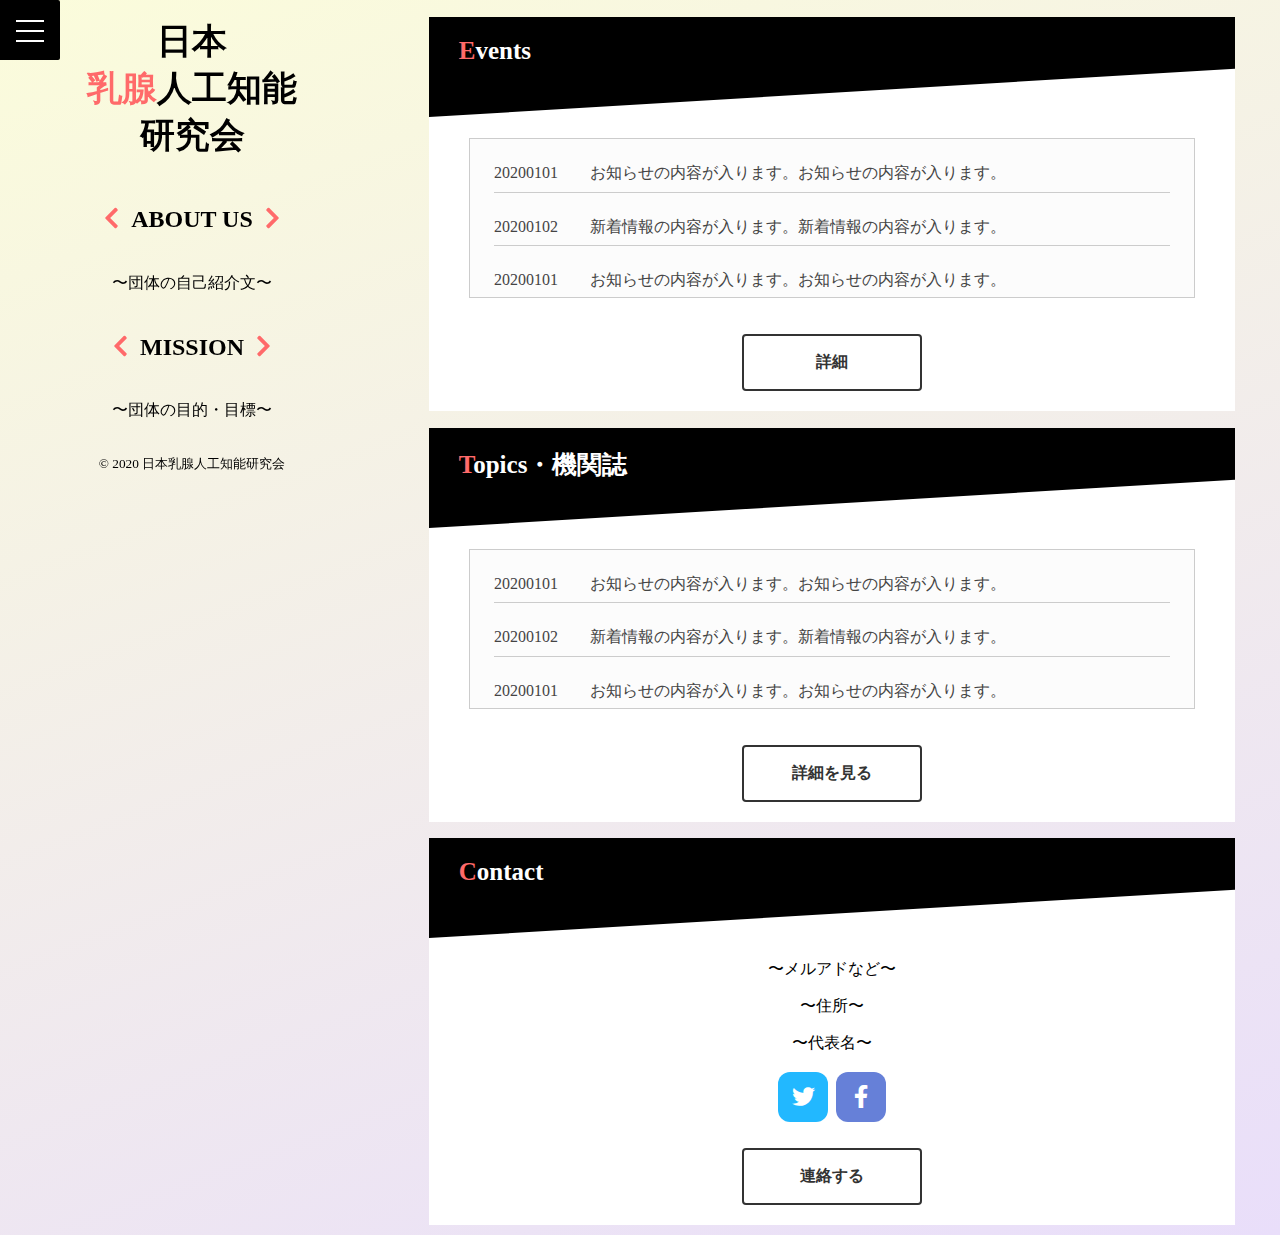
==== index.html @ 7cb43702 "Add files via upload" ====
<html lang="ja">

<html>

<head>
  <meta charset="UTF-8">
  <link rel="stylesheet" href="index.css">
  <!--fontawesomeの読み込み-->
  <link href="https://use.fontawesome.com/releases/v5.6.1/css/all.css" rel="stylesheet">
  <title>日本乳腺人工知能研究会</title>
  <meta name="viewport" content="width=device-width, initial-scale=1, maximum-scale=2">
</head>

<header>
  <!--フロント画面の全画面メニュー-->
  <div class="cp_fullscreenmenu">
  	<input class="toggle" type="checkbox"/>
  	<div class="hamburger"><span></span></div>
  	<div class="menu">
  		<div>
  		<ul>
  		<li><a href="index.html"><span>H</span>ome</a></li>
  		<li><a href="about_us/about_us.html"><span>A</span>bout us</a></li>
  		<li><a href="news/news.html"><span>N</span>ews</a></li>
      <li><a href="events/events.html"><span>E</span>vents</a></li>
  		<li><a href="journal/journal.html"><span>J</span>ournal</a></li>
  		<li><a href="contact_us/contact_us.html"><span>C</span>ontact Us</a></li>
  		</ul>
  		</div>
  	</div>
  </div>
</header>

<body>

  <div class="split">
      <div class="split-item split-left">
          <div class="split-left__inner">
            <div class="title">
              <h1>日本<br><span>乳腺</span>人工知能<br>研究会</h1>
            </div>
            <div class="about_us">
              <h2>ABOUT US</h2>
              <p>〜団体の自己紹介文〜</p>
            </div>
            <div class="mission">
              <h2>MISSION</h2>
              <p>〜団体の目的・目標〜</p><br>
            </div>

            <div class="copyright">
              <small>© 2020 日本乳腺人工知能研究会</small>
          </div>

          </div><!--split-left__inner-->
      </div><!--split-item split-left-->

      <div class="split-item split-right">
          <div class="split-right__inner">
            <div class="content">
                <section class="content01">
                  <h1><span>E</span>vents</h1>
                </section>

                <section class="content02">
                  <div class="article_box">

                    <div class="info">
                      <dl><dt>20200101</dt><dd>お知らせの内容が入ります。お知らせの内容が入ります。</dd></dl>
                      <dl><dt>20200102</dt><dd>新着情報の内容が入ります。新着情報の内容が入ります。</dd></dl>
                      <dl><dt>20200101</dt><dd>お知らせの内容が入ります。お知らせの内容が入ります。</dd></dl>
                      <dl><dt>20200102</dt><dd>新着情報の内容が入ります。新着情報の内容が入ります。</dd></dl>
                      <dl><dt>20200101</dt><dd>お知らせの内容が入ります。お知らせの内容が入ります。</dd></dl>
                      <dl><dt>20200102</dt><dd>新着情報の内容が入ります。新着情報の内容が入ります。</dd></dl>
                    </div>

                  </div>
                  <div class="btn_inbox_position">
                    <a href="events/list.html" class="button">詳細</a>
                  </div>
                </section>
            </div>

            <div class="content">
                <section class="content01">
                  <h1><span>T</span>opics・機関誌</h1>
                </section>
                <section class="content02">
                  <div class="article_box">

                    <div class="info">
                      <dl><dt>20200101</dt><dd>お知らせの内容が入ります。お知らせの内容が入ります。</dd></dl>
                      <dl><dt>20200102</dt><dd>新着情報の内容が入ります。新着情報の内容が入ります。</dd></dl>
                      <dl><dt>20200101</dt><dd>お知らせの内容が入ります。お知らせの内容が入ります。</dd></dl>
                      <dl><dt>20200102</dt><dd>新着情報の内容が入ります。新着情報の内容が入ります。</dd></dl>
                      <dl><dt>20200101</dt><dd>お知らせの内容が入ります。お知らせの内容が入ります。</dd></dl>
                      <dl><dt>20200102</dt><dd>新着情報の内容が入ります。新着情報の内容が入ります。</dd></dl>
                    </div>

                  </div>
                  <div class="btn_inbox_position">
                    <a href="https://www.jbcs.gr.jp" class="button">詳細を見る</a>
                  </div>
                </section>
            </div>

            <div class="content">
                <section class="content01">
                  <h1><span>C</span>ontact</h1>
                </section>
                <section class="content02">
                  <div class="article_box">
                      <div class="contact_info">
                        <p>〜メルアドなど〜</p>
                        <p>〜住所〜</p>
                        <p>〜代表名〜</p>
                        <!--https://saruwakakun.com/html-css/reference/buttons-->
                        <!--twitter-->
                        <a class="btn-social-square btn-social-square--twitter">
                          <i class="fab fa-twitter"></i>
                        </a>
                        <!--facebook-->
                        <a class="btn-social-square btn-social-square--facebook">
                          <i class="fab fa-facebook-f"></i>
                        </a>
                      </div>
                  </div>
                  <div class="btn_inbox_position">
                    <a href="https://www.jbcs.gr.jp" class="button">連絡する</a>
                  </div>
                </section>
            </div>
          </div><!--split-right__inner-->

      </div><!--split-item split-right-->
  </div><!--split-->

<footer>
</footer>


</html>
---- index.css ----
/*画面サイズに応じて、メニューの種類を切り替える*/

/* 画面サイズの横幅が 768px より小さい場合に適用 */
/*@media screen and (max-width: 800px) {*/
  /*メニューの装飾*/
  * {
  -webkit-box-sizing: border-box;
  box-sizing: border-box;
  }
  a,
  a:visited,
  a:hover,
  a:active {
  text-decoration: none;
  color: inherit;
  }
  .cp_fullscreenmenu {
  position: fixed;
  z-index: 1;
  top: 0;
  left: 0;
  }
  /*menuコンテンツ*/
  .cp_fullscreenmenu .menu {
  position: fixed;
  top: 0;
  left: 0;
  display: flex;
  visibility: hidden;
  overflow: hidden;
  width: 100%;
  height: 100%;
  pointer-events: none;
  outline: 1px solid transparent;
  -webkit-backface-visibility: hidden;
  backface-visibility: hidden;
  align-items: center;
  justify-content: center;
  }
  .cp_fullscreenmenu .menu > div {
  display: flex;
  overflow: hidden;
  width: 250vw;
  height: 250vw;
  transition: all 0.2s ease;
  -webkit-transform: scale(0);
  transform: scale(0);
  text-align: center;
  color: #fefefe;
  border-radius: 50%;
  background: #000;
  flex: none;
  -webkit-backface-visibility: hidden;
  backface-visibility: hidden;
  align-items: center;
  justify-content: center;
  }
  .cp_fullscreenmenu .menu > div > ul {
  display: block;
  max-height: 100vh;
  margin: 0;
  padding: 0 1em;
  list-style: none;
  transition: opacity 0.2s ease;
  opacity: 0;
  }
  .cp_fullscreenmenu .menu > div > ul > li {
  font-size: 24px;
  display: block;
  margin: 1em;
  padding: 0;
  }
  .cp_fullscreenmenu .menu > div > ul > li > a {
  position: relative;
  display: inline;
  cursor: pointer;
  transition: color 0.2s ease;
  }
  .cp_fullscreenmenu .menu > div > ul > li > a:hover {
  color: #e5e5e5;
  }
  .cp_fullscreenmenu .menu > div > ul > li > a:hover:after {
  width: 100%;
  }
  .cp_fullscreenmenu .menu > div > ul > li > a:after {
  position: absolute;
  z-index: 1;
  bottom: -0.15em;
  left: 0;
  width: 0;
  height: 2px;
  content: '';
  transition: width 0.2s ease;
  background: #e5e5e5;
  }
  /*クリックしたらメニューが開閉の動作*/
  .cp_fullscreenmenu .toggle {
  position: absolute;
  z-index: 2;
  top: 0;
  left: 0;
  width: 60px;
  height: 60px;
  cursor: pointer;
  opacity: 0;
  }
  .cp_fullscreenmenu .toggle:checked + .hamburger > span {
  -webkit-transform: rotate(135deg);
  transform: rotate(135deg);
  }
  .cp_fullscreenmenu .toggle:checked + .hamburger > span:before,
  .cp_fullscreenmenu .toggle:checked + .hamburger > span:after {
  top: 0;
  -webkit-transform: rotate(90deg);
  transform: rotate(90deg);
  }
  .cp_fullscreenmenu .toggle:checked + .hamburger > span:after {
  opacity: 0;
  }
  .cp_fullscreenmenu .toggle:checked ~ .menu {
  visibility: visible;
  pointer-events: auto;
  }
  .cp_fullscreenmenu .toggle:checked ~ .menu > div {
  transition-duration: 0.2s;
  -webkit-transform: scale(1);
  transform: scale(1);
  }
  .cp_fullscreenmenu .toggle:checked ~ .menu > div > ul {
  opacity: 1;
  }
  .cp_fullscreenmenu .toggle:checked ~ .menu > div > ul li:nth-of-type(1) {
  transition-delay: 0s;
  }
  .cp_fullscreenmenu .toggle:checked ~ .menu > div > ul li:nth-of-type(2) {
  transition-delay: 0s;
  }
  .cp_fullscreenmenu .toggle:checked ~ .menu > div > ul li:nth-of-type(3) {
  transition-delay: 0s;
  }
  .cp_fullscreenmenu .toggle:checked ~ .menu > div > ul li:nth-of-type(4) {
  transition-delay: 0s;
  }
  .cp_fullscreenmenu .toggle:hover + .hamburger {
  box-shadow: inset 0 0 10px rgba(0, 0, 0, 0.1);
  }
  .cp_fullscreenmenu .toggle:checked:hover + .hamburger > span {
  -webkit-transform: rotate(225deg);
  transform: rotate(225deg);
  }
  /*ハンバーガー*/
  .cp_fullscreenmenu .hamburger {
  position: absolute;
  z-index: 1;
  top: 0;
  left: 0;
  display: block;
  width: 60px;
  height: 60px;
  padding: 0.5em 1em;
  cursor: pointer;
  transition: box-shadow 0.2s ease;
  border-radius: 0 0.12em 0.12em 0;
  background: #000;
  -webkit-backface-visibility: hidden;
  backface-visibility: hidden;
  }
  .cp_fullscreenmenu .hamburger > span {
  position: relative;
  top: 50%;
  display: block;
  width: 100%;
  height: 2px;
  transition: all 0.2s ease;
  background: #fefefe;
  }
  .cp_fullscreenmenu .hamburger > span:before,
  .cp_fullscreenmenu .hamburger > span:after {
  position: absolute;
  z-index: 1;
  top: -10px;
  left: 0;
  display: block;
  width: 100%;
  height: 2px;
  content: '';
  transition: all 0.2s ease;
  background: inherit;
  }
  .cp_fullscreenmenu .hamburger > span:after {
  top: 10px;
  }


}

/* 画面サイズの横幅が 480px より大きい場合に適用 */
/*@media screen and (min-width: 800px) {
  .toggle {
          display: none;
      }
  .hamburger {
          display: none;
      }

  .menu{
    background: #000;
    opacity: 0.8;
  }

  .menu ul {
	font-size: 0;
	box-sizing: border-box;
	width: 100%;
	padding: 4px;
	list-style: none;
	text-align: center;
}
.menu li {
	font-size: 20px;
	margin: 3 25px;
	display: inline-block;
}
.menu li a {
	text-decoration: none;
	padding-bottom: 3px;
	color: #fff;
	display: block;
}
.menu li a:after {
	content: '';
	width: 0;
	transition: all 0.2s ease;
	border-bottom: 2px solid #000;
	display: block;
}
.menu li a:hover:after {
	width: 100%;
	border-bottom: 2px solid #000;
}

}*/





/*フォントの指定*/
header{
  font-family: 'Noto Serif JP', serif;
}
body{
  margin:0px;
  font-family: 'Noto Serif JP', serif;
}

/*コピーライトの装飾*/
.copyright{
  overflow: hidden;
  text-align: center;
  display: table-cell;
  height: 20px;
  width: 1250px;
}



/*New リストの装飾*/
*, *:before, *:after {-moz-box-sizing: border-box; -webkit-box-sizing: border-box; box-sizing: border-box;}
.info {margin: 1em auto;padding: 0 1.5em;border: 1px solid #ccc;text-align: left;font-size: 1em;line-height: 1.3;color: #444;overflow: auto;width: 90%;height: 10em;background-color: #fcfcfc;}
.info dl {padding: 0.5em 0;border-bottom: 1px solid #ccc;}
.info dt {padding-bottom: 0;width: 6em;}
@media screen and (min-width: 480px) {
.info dt {clear: left;float: left;}
.info dd {margin-left: 0.5em;}
}


span{
  color: #ff6a6a;
}

.title h1{
  text-align: center;
  font-size: 35px;
  margin-top:18px;
}

/*左の小見出し*/
/*https://saruwakakun.com/html-css/reference/h-design*/
h2 {
  position: relative;/*相対位置*/
  line-height: 1.4;/*行高*/
  display: inline-block;
}

h2:before, h2:after {
  position: relative;
  font-family: "Font Awesome 5 Free";
  font-weight: 900;
  display: inline-block;
  font-size: 1.0em;
  color: #ff6a6a;
}
h2:before {
  content:"\f053";/*アイコン種類*/
  padding-right: 0.5em
}
h2:after {
  content:"\f054";/*アイコン種類*/
  padding-left: 0.5em
}


/*ソーシャルボタンの実装*/
.btn-social-square {
  display: inline-block;
  text-decoration: none;
  width: 50px;
  margin:2px;
  height: 50px;
  line-height: 50px;
  font-size: 23px;
  color:white;
  border-radius: 12px;
  text-align: center;
  overflow: hidden;
  font-weight: bold;
  transition: .3s;
}
.btn-social-square i {
  line-height:50px;
}
.btn-social-square:hover {
  -webkit-transform: translateY(-5px);
  transform: translateY(-5px);
}
.btn-social-square--twitter {
  background: #22b8ff;
}
.btn-social-square--facebook {
  background: #6680d8;
}



/*画面全体の設定*/
body{
  /*background-image: linear-gradient(60deg, #64b3f4 0%, #c2e59c 100%);*/
  /*background-image: linear-gradient(to top, #d299c2 0%, #fef9d7 100%);*/
  /*background-image: linear-gradient(to top, #feada6 0%, #f5efef 100%);*/
  background-image: linear-gradient(-20deg, #e9defa 0%, #fbfcdb 100%);
}


/*ボックスにおける文字の装飾*/
/*ボックスタイトルの文字*/
.content h1{
  padding: 30px;
  padding-top:20px;
  font-size:25px;
}

.article_box{
  text-align: center;
  width: 100%;
  padding-top: 5px;
  height:auto;/*自動で伸びる*/
}



/*https://qiita.com/nb_tomo/items/c46fbc05731d1488b877*/
/*右のボックスの装飾*/
.content {
  overflow: hidden; /* はみ出た部分は表示しない */
}
.content01{
  position: relative;
  height: 100px;
  width: 100%;
  color:#ffffff;
  background-color: #000000;
  margin-top:0px;
}
.content01::after {
  content: '';
  display: block;
  position: absolute;
  left:0;
  bottom: 0;
  border-top: 60px solid transparent;  /* 透明 */
  border-left: 50vw solid transparent;  /* 透明 */
  border-right: 50vw solid #ffffff;  /* むらさき */
  border-bottom: 60px solid #ffffff;  /* むらさき */
}
.content02 {
  height: 300px;
  width: 100%;
  background-color: #ffffff;
  height:auto;/*自動で伸びる*/
}

/*斜め切りの実装*/
@media only screen and (max-width: 2000px) {
  .content01::after {
    border-left: 1000px solid transparent;  /* 実数で幅を指定 */
    border-right: 1000px solid #8B3DC5;  /* 実数で幅を指定 */
  }
}




/*大きな画面の分割の装飾！*/
.split{
    display: table;
    width: 100%;
    height: auto;
}
.split-item{
    display: table-cell;
    padding-bottom: 10px;
    padding-top: 0px;
    height:auto;
}

.split-left{
    text-align: center;
    color: #000;
    position: relative;
    /*スマホ画面の場合の縦の長さはこれで調整される*/
    height:auto;
    width: 30%;
}

.split-left__inner{
    height: auto;/*自動で伸びる*/
    position: fixed;
    width: 30%;
    padding-right:0px;
}

.split-right__inner{
  width: auto;
  padding-left:5%;
  padding-right: 5%;
  /*この数値によって、右の下余白が調整出来る*/
    height: auto;/*自動で伸びる*/
}

@media screen and (max-width:1024px) {
    .split{
        display: block;
    }
    .split-item{
        display: block;
        width: auto;
    }
    .split-left__inner{
        position: inherit;
        width: auto;
    }
}

/*ボタンの装飾*/
.btn_inbox_position{
  padding:20px 30px;

}

.button {
  margin:auto;
  display:block;
  max-width: 180px;
  border: 2px solid #333;
  font-size: 16px;
  color: #333;
  font-weight: bold;
  padding:16px;
  text-align: center;
  border-radius: 4px;
  transition: .4s;
}

.button:hover {
  background-color: #333;
  border-color: #333;
  color: #FFF;
}
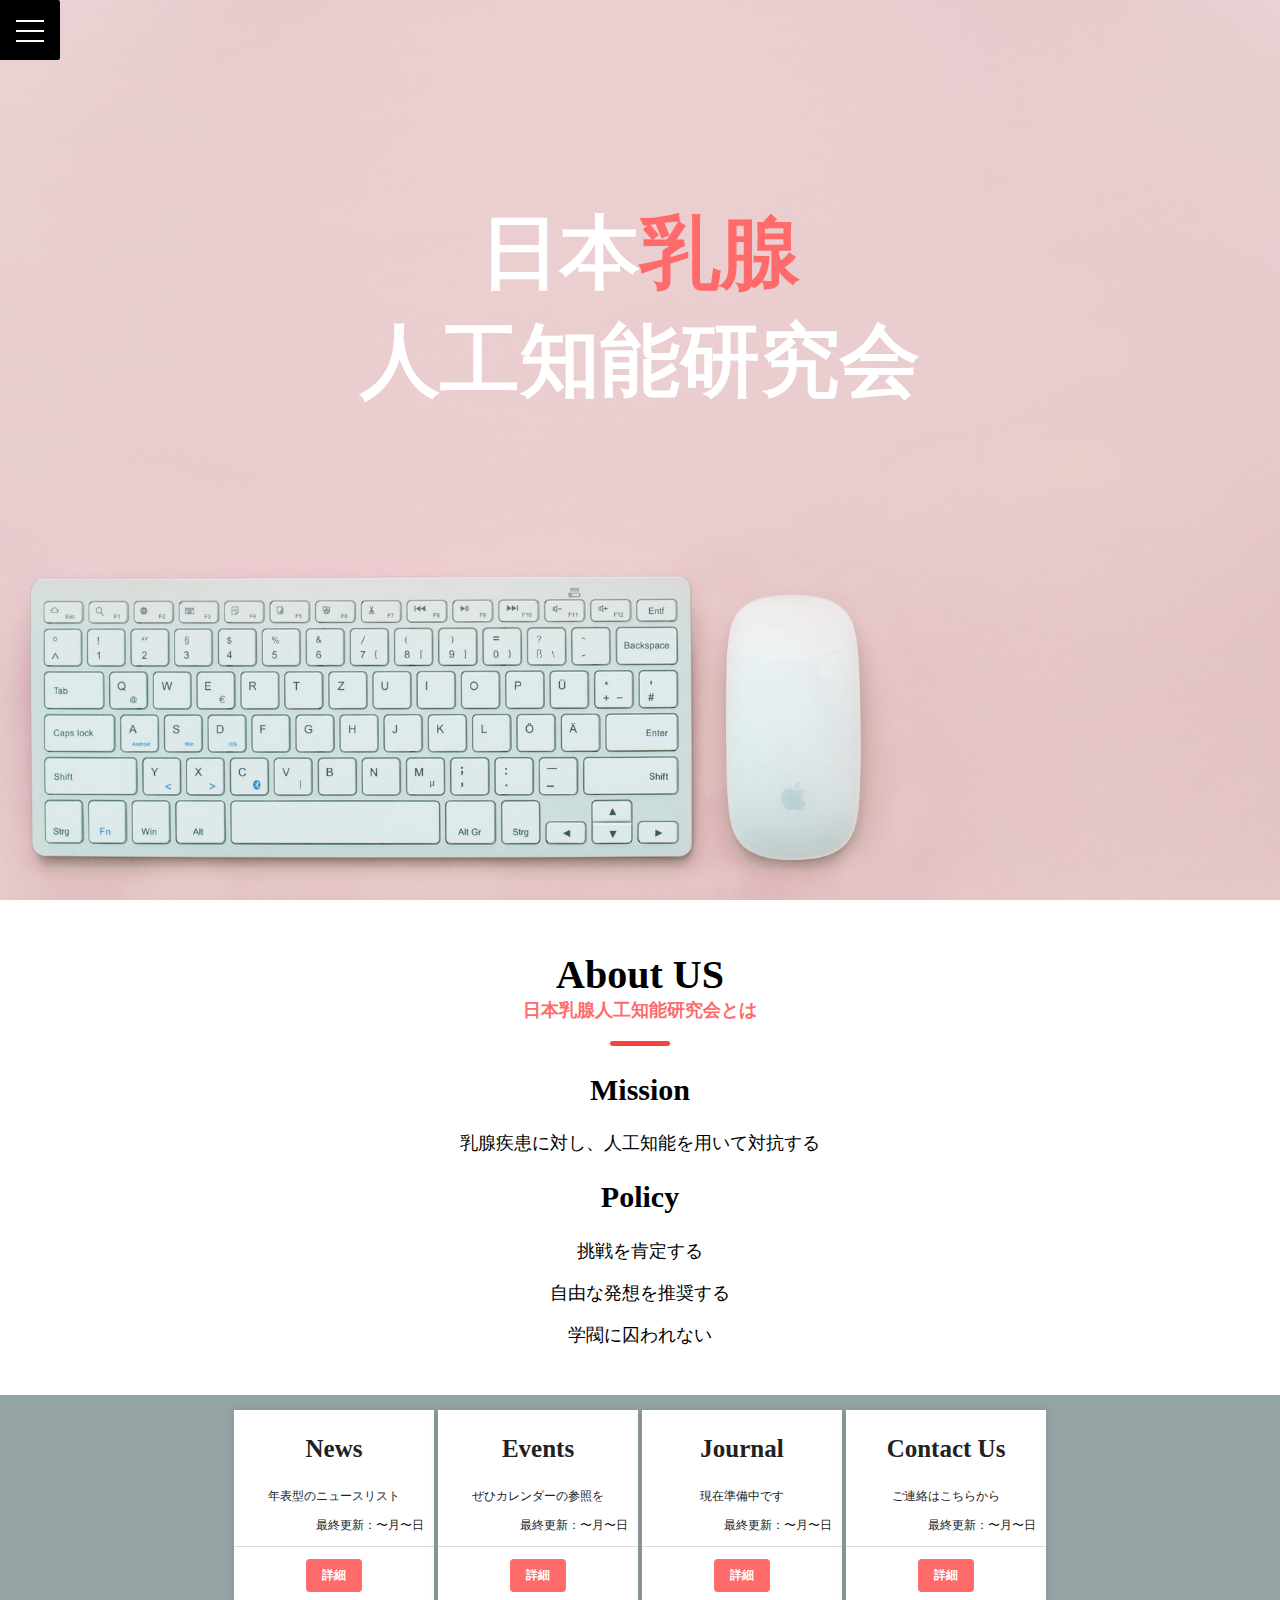
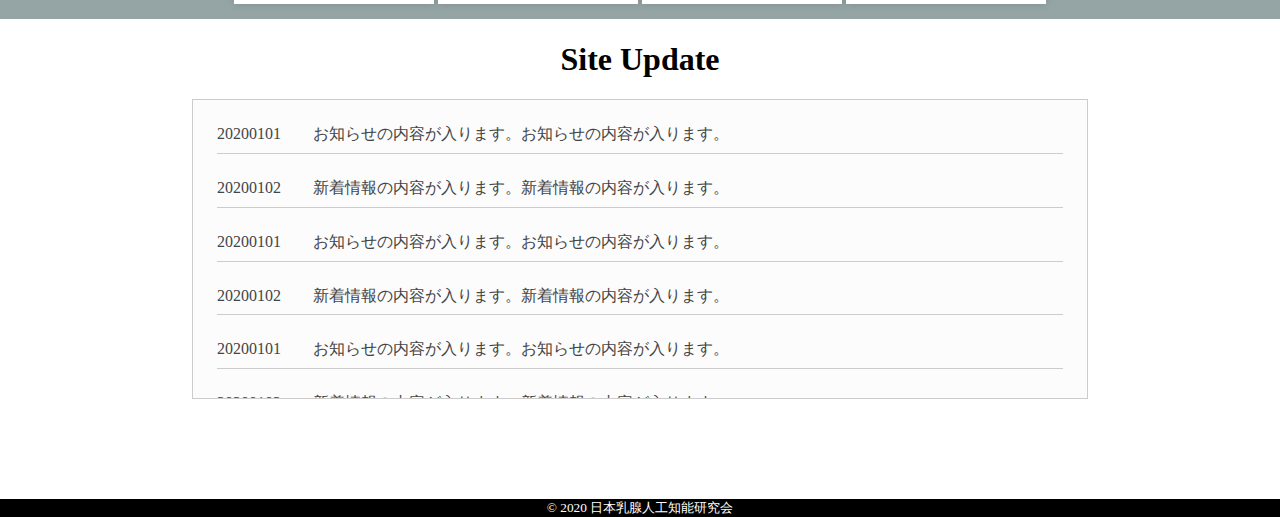
==== commit 4447df62: "Add files via upload" ====
--- a/index.html
+++ b/index.html
@@ -20,11 +20,11 @@
   		<div>
   		<ul>
   		<li><a href="index.html"><span>H</span>ome</a></li>
-  		<li><a href="about_us/about_us.html"><span>A</span>bout us</a></li>
-  		<li><a href="news/news.html"><span>N</span>ews</a></li>
-      <li><a href="events/events.html"><span>E</span>vents</a></li>
-  		<li><a href="journal/journal.html"><span>J</span>ournal</a></li>
-  		<li><a href="contact_us/contact_us.html"><span>C</span>ontact Us</a></li>
+  		<li><a href="about_us.html"><span>A</span>bout us</a></li>
+  		<li><a href="news.html"><span>N</span>ews</a></li>
+      <li><a href="events.html"><span>E</span>vents</a></li>
+  		<li><a href="journal.html"><span>J</span>ournal</a></li>
+  		<li><a href="contact_us.html"><span>C</span>ontact Us</a></li>
   		</ul>
   		</div>
   	</div>
@@ -33,110 +33,107 @@
 
 <body>
 
-  <div class="split">
-      <div class="split-item split-left">
-          <div class="split-left__inner">
-            <div class="title">
-              <h1>日本<br><span>乳腺</span>人工知能<br>研究会</h1>
-            </div>
-            <div class="about_us">
-              <h2>ABOUT US</h2>
-              <p>〜団体の自己紹介文〜</p>
-            </div>
-            <div class="mission">
-              <h2>MISSION</h2>
-              <p>〜団体の目的・目標〜</p><br>
-            </div>
 
-            <div class="copyright">
-              <small>© 2020 日本乳腺人工知能研究会</small>
-          </div>
-
-          </div><!--split-left__inner-->
-      </div><!--split-item split-left-->
-
-      <div class="split-item split-right">
-          <div class="split-right__inner">
-            <div class="content">
-                <section class="content01">
-                  <h1><span>E</span>vents</h1>
-                </section>
-
-                <section class="content02">
-                  <div class="article_box">
-
-                    <div class="info">
-                      <dl><dt>20200101</dt><dd>お知らせの内容が入ります。お知らせの内容が入ります。</dd></dl>
-                      <dl><dt>20200102</dt><dd>新着情報の内容が入ります。新着情報の内容が入ります。</dd></dl>
-                      <dl><dt>20200101</dt><dd>お知らせの内容が入ります。お知らせの内容が入ります。</dd></dl>
-                      <dl><dt>20200102</dt><dd>新着情報の内容が入ります。新着情報の内容が入ります。</dd></dl>
-                      <dl><dt>20200101</dt><dd>お知らせの内容が入ります。お知らせの内容が入ります。</dd></dl>
-                      <dl><dt>20200102</dt><dd>新着情報の内容が入ります。新着情報の内容が入ります。</dd></dl>
-                    </div>
-
-                  </div>
-                  <div class="btn_inbox_position">
-                    <a href="events/list.html" class="button">詳細</a>
-                  </div>
-                </section>
-            </div>
-
-            <div class="content">
-                <section class="content01">
-                  <h1><span>T</span>opics・機関誌</h1>
-                </section>
-                <section class="content02">
-                  <div class="article_box">
-
-                    <div class="info">
-                      <dl><dt>20200101</dt><dd>お知らせの内容が入ります。お知らせの内容が入ります。</dd></dl>
-                      <dl><dt>20200102</dt><dd>新着情報の内容が入ります。新着情報の内容が入ります。</dd></dl>
-                      <dl><dt>20200101</dt><dd>お知らせの内容が入ります。お知らせの内容が入ります。</dd></dl>
-                      <dl><dt>20200102</dt><dd>新着情報の内容が入ります。新着情報の内容が入ります。</dd></dl>
-                      <dl><dt>20200101</dt><dd>お知らせの内容が入ります。お知らせの内容が入ります。</dd></dl>
-                      <dl><dt>20200102</dt><dd>新着情報の内容が入ります。新着情報の内容が入ります。</dd></dl>
-                    </div>
-
-                  </div>
-                  <div class="btn_inbox_position">
-                    <a href="https://www.jbcs.gr.jp" class="button">詳細を見る</a>
-                  </div>
-                </section>
-            </div>
-
-            <div class="content">
-                <section class="content01">
-                  <h1><span>C</span>ontact</h1>
-                </section>
-                <section class="content02">
-                  <div class="article_box">
-                      <div class="contact_info">
-                        <p>〜メルアドなど〜</p>
-                        <p>〜住所〜</p>
-                        <p>〜代表名〜</p>
-                        <!--https://saruwakakun.com/html-css/reference/buttons-->
-                        <!--twitter-->
-                        <a class="btn-social-square btn-social-square--twitter">
-                          <i class="fab fa-twitter"></i>
-                        </a>
-                        <!--facebook-->
-                        <a class="btn-social-square btn-social-square--facebook">
-                          <i class="fab fa-facebook-f"></i>
-                        </a>
-                      </div>
-                  </div>
-                  <div class="btn_inbox_position">
-                    <a href="https://www.jbcs.gr.jp" class="button">連絡する</a>
-                  </div>
-                </section>
-            </div>
-          </div><!--split-right__inner-->
-
-      </div><!--split-item split-right-->
-  </div><!--split-->
-
-<footer>
-</footer>
+        <div class="top">
+            <h1>日本<span>乳腺</span><br>人工知能研究会</h1>
+        </div>
 
 
+        <div class="article1">
+          <div class="article1_inner">
+            <h1>About US<span>日本乳腺人工知能研究会とは</span></h1>
+            <h2>Mission</h2>
+              <p>乳腺疾患に対し、人工知能を用いて対抗する</p>
+            <h2>Policy</h2>
+              <p>挑戦を肯定する</p>
+              <p>自由な発想を推奨する</p>
+              <p>学閥に囚われない</p>
+          </div>
+        </div>
+
+        <div class="article3">
+
+        <div class="cards">
+
+
+          <article class="card news">
+            <div class="card__header">
+              <h3 class="card__title">News</h3>
+            </div>
+            <div class="card__body">
+              <p class="card__text">年表型のニュースリスト</p>
+              <p class="card__text -number">最終更新：〜月〜日</p>
+            </div>
+            <div class="card__footer">
+              <p class="card__text"><a href="news.html" class="button -compact">詳細</a></p>
+            </div>
+            </article>
+            <article class="card events">
+              <div class="card__header">
+                <h3 class="card__title">Events</h3>
+              </div>
+              <div class="card__body">
+                <p class="card__text">ぜひカレンダーの参照を</p>
+                <p class="card__text -number">最終更新：〜月〜日</p>
+              </div>
+              <div class="card__footer">
+                <p class="card__text"><a href="events.html" class="button -compact">詳細</a></p>
+              </div>
+              </article>
+
+              <article class="card journal">
+                <div class="card__header">
+                  <h3 class="card__title">Journal</h3>
+                </div>
+                <div class="card__body">
+                  <p class="card__text">現在準備中です</p>
+                  <p class="card__text -number">最終更新：〜月〜日</p>
+                </div>
+                <div class="card__footer">
+                  <p class="card__text"><a href="journal.html" class="button -compact">詳細</a></p>
+                </div>
+                </article>
+
+                <article class="card contact_us">
+                  <div class="card__header">
+                    <h3 class="card__title">Contact Us</h3>
+                  </div>
+                  <div class="card__body">
+                    <p class="card__text">ご連絡はこちらから</p>
+                    <p class="card__text -number">最終更新：〜月〜日</p>
+                  </div>
+                  <div class="card__footer">
+                    <p class="card__text"><a href="contact_us.html" class="button -compact">詳細</a></p>
+                  </div>
+                  </article>
+
+        </div>
+
+        </div>
+
+        <div class="article2">
+          <h1>Site Update</h1>
+          <div class="update">
+            <div class="info">
+                <dl><dt>20200101</dt><dd>お知らせの内容が入ります。お知らせの内容が入ります。</dd></dl>
+                <dl><dt>20200102</dt><dd>新着情報の内容が入ります。新着情報の内容が入ります。</dd></dl>
+                <dl><dt>20200101</dt><dd>お知らせの内容が入ります。お知らせの内容が入ります。</dd></dl>
+                <dl><dt>20200102</dt><dd>新着情報の内容が入ります。新着情報の内容が入ります。</dd></dl>
+                <dl><dt>20200101</dt><dd>お知らせの内容が入ります。お知らせの内容が入ります。</dd></dl>
+                <dl><dt>20200102</dt><dd>新着情報の内容が入ります。新着情報の内容が入ります。</dd></dl>
+            </div>
+          </div>
+        </div>
+
+        <div class="footer">
+          <small>© 2020 日本乳腺人工知能研究会</small>
+
+        </div>
+
+
+
+
+
+</body>
+
 </html>
--- a/index.css
+++ b/index.css
@@ -1,3 +1,259 @@
+/*フォントの指定*/
+header{
+  font-family: 'Noto Serif JP', serif;
+}
+body{
+  margin:0px;
+  padding: 0px;
+  font-family: 'Noto Serif JP', serif;
+}
+
+
+.top{
+  text-align: center;
+    /*color: #000;*/
+    /*position: relative;*/
+    /*スマホ画面の場合の縦の長さはこれで調整される*/
+    /*height:auto;*/
+    /*width: 30%;*/
+    background-image: url("pink.jpg");
+    background-position: center center;
+    background-repeat: no-repeat;
+    background-size: cover;
+    height: 100%;
+
+}
+
+
+span{
+  color: #ff6a6a;
+}
+
+.top h1{
+  color: #fff;
+  padding-top:200px;
+  /*padding-left: 60px;*/
+  font-size: 80px;
+}
+
+
+@media screen and (max-width: 800px) {
+  .top h1{
+    color: #fff;
+    padding-top:250px;
+    font-size: 50px;
+  }
+}
+
+.article1_inner{
+  padding-bottom: 30px;
+}
+
+.article1 h1{
+  text-align: center;
+  color: #000;
+  font-size: 50px;
+}
+
+.article1 h1 {
+  font-size: 40px;
+  position: relative;
+  padding: 1.5rem;
+  text-align: center;
+}
+
+.article1 h1 span {
+  font-size: 18px;
+  display: block;
+}
+
+.article1 h1:before {
+  position: absolute;
+  bottom: 0px;
+  left: calc(50% - 30px);
+  width: 60px;
+  height: 5px;
+  content: '';
+  border-radius: 3px;
+  background: #fa4141;
+}
+
+
+
+
+.article1 h2{
+  font-size: 30px;
+  text-align: center;
+}
+
+
+
+.article1 p{
+  font-size: 18px;
+  text-align: center;
+}
+
+
+.article1{
+  background: #fff;
+  height: auto;
+}
+
+.article2{
+  display:block;
+  color: #000;
+  background: #fff;
+  height: auto;
+  overflow: hidden; /*floatの解除、ここがポイント*/
+  position: relative; /*DWで正常にプレビューできるようになります。*/
+  zoom:1; /*IE6でレイアウト崩れを防ぐためのものです。*/
+}
+
+.article3{
+  background: #95a5a6;
+  height: auto;
+  overflow: hidden; /*floatの解除、ここがポイント*/
+  position: relative; /*DWで正常にプレビューできるようになります。*/
+  zoom:1; /*IE6でレイアウト崩れを防ぐためのものです。*/
+}
+
+.footer{
+  text-align: center;
+  color: #fff;
+  background: #000;
+}
+
+
+*, *:before, *:after {-moz-box-sizing: border-box; -webkit-box-sizing: border-box; box-sizing: border-box;}
+.info {margin:0px;padding: 0 1.5em;border: 1px solid #ccc;text-align: left;font-size: 1em;line-height: 1.3;color: #444;overflow: auto;width: 100%;height: 300px;background-color: #fcfcfc;}
+.info dl {padding: 0.5em 0;border-bottom: 1px solid #ccc;}
+.info dt {padding-bottom: 0;width: 6em;}
+
+@media screen and (min-width: 480px) {
+.info dt {clear: left;float: left;}
+.info dd {margin-left: 0.5em;}
+}
+
+.article2 h1{
+  text-align: center;
+}
+
+.update{
+  text-align: center;
+  margin-left: 15%;
+  margin-right: 15%;
+  margin-bottom: 100px;
+}
+
+@media screen and (max-width: 700px) {
+.update{
+  margin-left: 10px;
+  margin-right: 10px;
+}
+}
+
+
+
+.cards{
+  text-align: center;
+}
+
+/*メニューカードの装飾*/
+.news{
+
+
+}
+
+.events{
+
+
+}
+
+.journal{
+
+
+}
+
+
+.l-wrapper {
+  width: 320px;
+}
+
+.card {
+  width: 200px;
+  display: inline-block;
+  margin-top: 15px;
+  margin-bottom: 15px;
+  background-color: #fff;
+  box-shadow: 0 0 8px rgba(0, 0, 0, .16);
+  color: #212121;
+  text-decoration: none;
+}
+
+@media screen and (max-width: 650px) {
+  .card{
+    width: 48%;
+  }
+}
+
+
+.card__title {
+  text-align: center;
+  padding: 0px;
+  font-size: 25px;
+}
+
+.card__body {
+  padding-left: 5%;
+  padding-right:5%;
+}
+
+.card__text {
+  text-align: center;
+  font-size: .75rem;
+}
+
+.card__text + .card__text {
+  margin-top: .5rem;
+}
+
+.card__text.-number {
+  text-align: right;
+}
+
+.card__footer {
+  text-align: center;
+  border-top: 1px solid #ddd;
+}
+
+.button {
+  display: inline-block;
+  text-decoration: none;
+  transition: background-color .3s ease-in-out;
+}
+
+.button.-compact {
+  padding: .5rem 1rem;
+  border-radius: .25rem;
+  background-color: #ff6a6a;
+  color: #fff;
+  font-weight: bold;
+}
+
+.button.-compact:hover,
+.button.-compact:focus {
+  background-color: #FFCCCC;
+}
+
+
+
+
+
+
+
+
+
+
 /*画面サイズに応じて、メニューの種類を切り替える*/
 
 /* 画面サイズの横幅が 768px より小さい場合に適用 */
@@ -80,7 +336,7 @@
   color: #e5e5e5;
   }
   .cp_fullscreenmenu .menu > div > ul > li > a:hover:after {
-  width: 100%;
+  width: 100;
   }
   .cp_fullscreenmenu .menu > div > ul > li > a:after {
   position: absolute;
@@ -190,8 +446,6 @@
   .cp_fullscreenmenu .hamburger > span:after {
   top: 10px;
   }
-
-
 }
 
 /* 画面サイズの横幅が 480px より大きい場合に適用 */
@@ -240,251 +494,3 @@
 }
 
 }*/
-
-
-
-
-
-/*フォントの指定*/
-header{
-  font-family: 'Noto Serif JP', serif;
-}
-body{
-  margin:0px;
-  font-family: 'Noto Serif JP', serif;
-}
-
-/*コピーライトの装飾*/
-.copyright{
-  overflow: hidden;
-  text-align: center;
-  display: table-cell;
-  height: 20px;
-  width: 1250px;
-}
-
-
-
-/*New リストの装飾*/
-*, *:before, *:after {-moz-box-sizing: border-box; -webkit-box-sizing: border-box; box-sizing: border-box;}
-.info {margin: 1em auto;padding: 0 1.5em;border: 1px solid #ccc;text-align: left;font-size: 1em;line-height: 1.3;color: #444;overflow: auto;width: 90%;height: 10em;background-color: #fcfcfc;}
-.info dl {padding: 0.5em 0;border-bottom: 1px solid #ccc;}
-.info dt {padding-bottom: 0;width: 6em;}
-@media screen and (min-width: 480px) {
-.info dt {clear: left;float: left;}
-.info dd {margin-left: 0.5em;}
-}
-
-
-span{
-  color: #ff6a6a;
-}
-
-.title h1{
-  text-align: center;
-  font-size: 35px;
-  margin-top:18px;
-}
-
-/*左の小見出し*/
-/*https://saruwakakun.com/html-css/reference/h-design*/
-h2 {
-  position: relative;/*相対位置*/
-  line-height: 1.4;/*行高*/
-  display: inline-block;
-}
-
-h2:before, h2:after {
-  position: relative;
-  font-family: "Font Awesome 5 Free";
-  font-weight: 900;
-  display: inline-block;
-  font-size: 1.0em;
-  color: #ff6a6a;
-}
-h2:before {
-  content:"\f053";/*アイコン種類*/
-  padding-right: 0.5em
-}
-h2:after {
-  content:"\f054";/*アイコン種類*/
-  padding-left: 0.5em
-}
-
-
-/*ソーシャルボタンの実装*/
-.btn-social-square {
-  display: inline-block;
-  text-decoration: none;
-  width: 50px;
-  margin:2px;
-  height: 50px;
-  line-height: 50px;
-  font-size: 23px;
-  color:white;
-  border-radius: 12px;
-  text-align: center;
-  overflow: hidden;
-  font-weight: bold;
-  transition: .3s;
-}
-.btn-social-square i {
-  line-height:50px;
-}
-.btn-social-square:hover {
-  -webkit-transform: translateY(-5px);
-  transform: translateY(-5px);
-}
-.btn-social-square--twitter {
-  background: #22b8ff;
-}
-.btn-social-square--facebook {
-  background: #6680d8;
-}
-
-
-
-/*画面全体の設定*/
-body{
-  /*background-image: linear-gradient(60deg, #64b3f4 0%, #c2e59c 100%);*/
-  /*background-image: linear-gradient(to top, #d299c2 0%, #fef9d7 100%);*/
-  /*background-image: linear-gradient(to top, #feada6 0%, #f5efef 100%);*/
-  background-image: linear-gradient(-20deg, #e9defa 0%, #fbfcdb 100%);
-}
-
-
-/*ボックスにおける文字の装飾*/
-/*ボックスタイトルの文字*/
-.content h1{
-  padding: 30px;
-  padding-top:20px;
-  font-size:25px;
-}
-
-.article_box{
-  text-align: center;
-  width: 100%;
-  padding-top: 5px;
-  height:auto;/*自動で伸びる*/
-}
-
-
-
-/*https://qiita.com/nb_tomo/items/c46fbc05731d1488b877*/
-/*右のボックスの装飾*/
-.content {
-  overflow: hidden; /* はみ出た部分は表示しない */
-}
-.content01{
-  position: relative;
-  height: 100px;
-  width: 100%;
-  color:#ffffff;
-  background-color: #000000;
-  margin-top:0px;
-}
-.content01::after {
-  content: '';
-  display: block;
-  position: absolute;
-  left:0;
-  bottom: 0;
-  border-top: 60px solid transparent;  /* 透明 */
-  border-left: 50vw solid transparent;  /* 透明 */
-  border-right: 50vw solid #ffffff;  /* むらさき */
-  border-bottom: 60px solid #ffffff;  /* むらさき */
-}
-.content02 {
-  height: 300px;
-  width: 100%;
-  background-color: #ffffff;
-  height:auto;/*自動で伸びる*/
-}
-
-/*斜め切りの実装*/
-@media only screen and (max-width: 2000px) {
-  .content01::after {
-    border-left: 1000px solid transparent;  /* 実数で幅を指定 */
-    border-right: 1000px solid #8B3DC5;  /* 実数で幅を指定 */
-  }
-}
-
-
-
-
-/*大きな画面の分割の装飾！*/
-.split{
-    display: table;
-    width: 100%;
-    height: auto;
-}
-.split-item{
-    display: table-cell;
-    padding-bottom: 10px;
-    padding-top: 0px;
-    height:auto;
-}
-
-.split-left{
-    text-align: center;
-    color: #000;
-    position: relative;
-    /*スマホ画面の場合の縦の長さはこれで調整される*/
-    height:auto;
-    width: 30%;
-}
-
-.split-left__inner{
-    height: auto;/*自動で伸びる*/
-    position: fixed;
-    width: 30%;
-    padding-right:0px;
-}
-
-.split-right__inner{
-  width: auto;
-  padding-left:5%;
-  padding-right: 5%;
-  /*この数値によって、右の下余白が調整出来る*/
-    height: auto;/*自動で伸びる*/
-}
-
-@media screen and (max-width:1024px) {
-    .split{
-        display: block;
-    }
-    .split-item{
-        display: block;
-        width: auto;
-    }
-    .split-left__inner{
-        position: inherit;
-        width: auto;
-    }
-}
-
-/*ボタンの装飾*/
-.btn_inbox_position{
-  padding:20px 30px;
-
-}
-
-.button {
-  margin:auto;
-  display:block;
-  max-width: 180px;
-  border: 2px solid #333;
-  font-size: 16px;
-  color: #333;
-  font-weight: bold;
-  padding:16px;
-  text-align: center;
-  border-radius: 4px;
-  transition: .4s;
-}
-
-.button:hover {
-  background-color: #333;
-  border-color: #333;
-  color: #FFF;
-}
